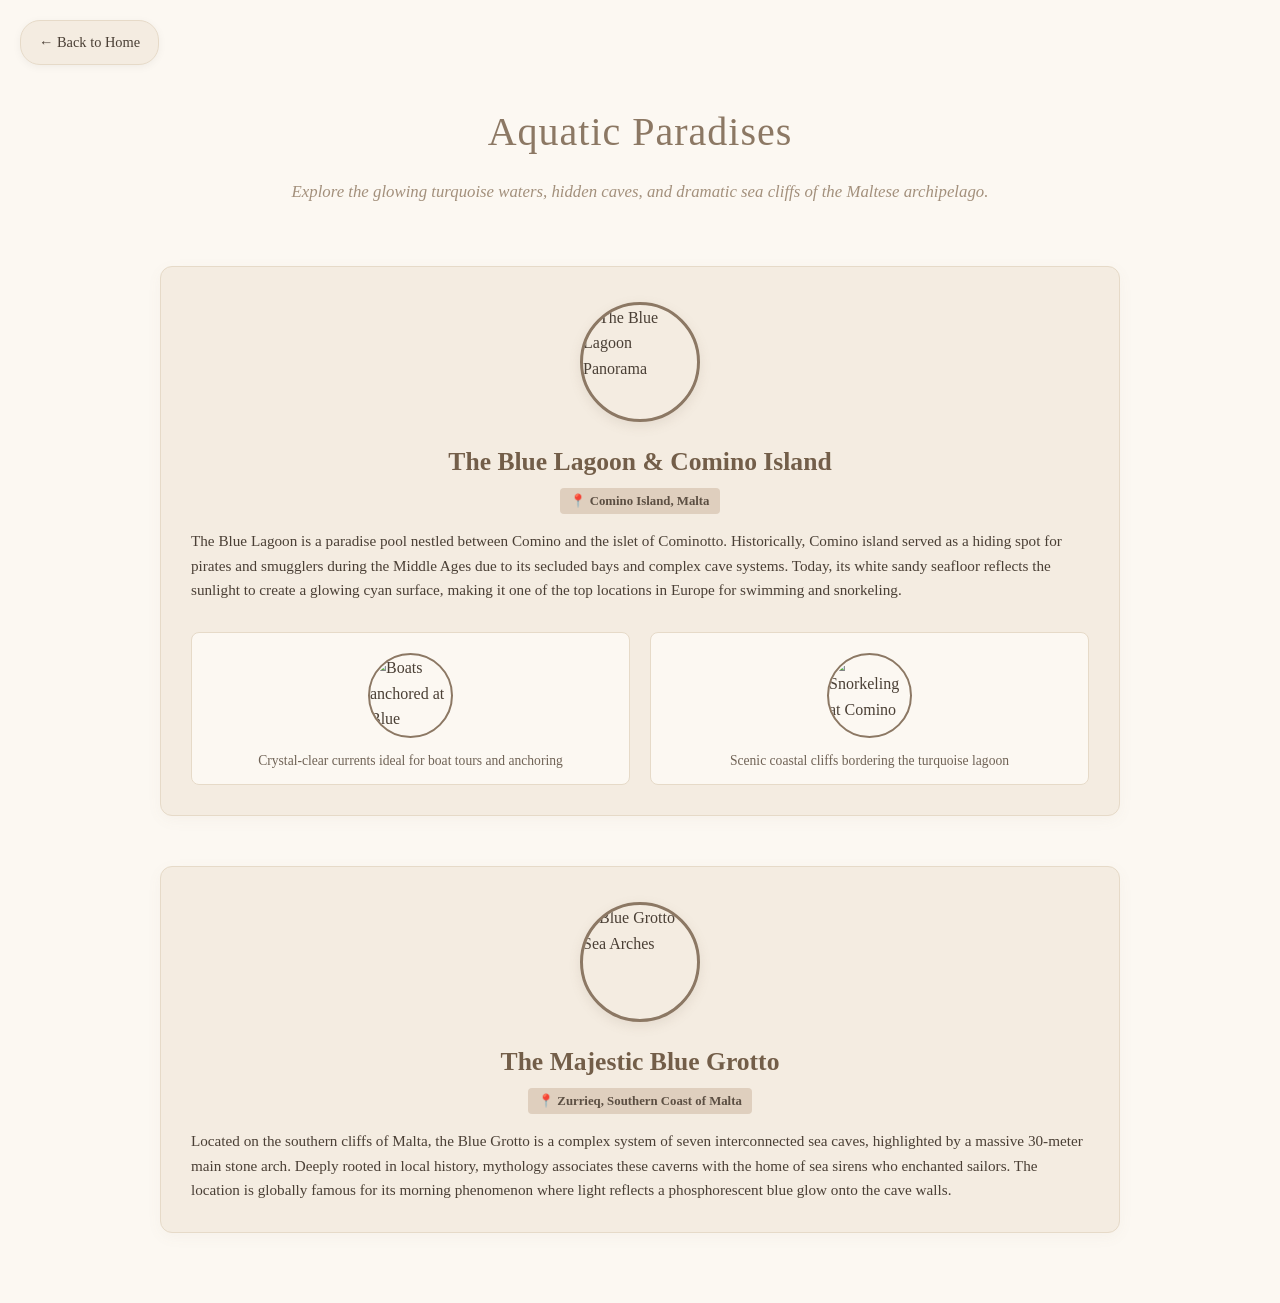
==== bluelagoon.html @ e448f414 "bluelagoon.html" ====
<!DOCTYPE html>
<html lang="en">
<head>
    <meta charset="UTF-8">
    <meta name="viewport" content="width=device-width, initial-scale=1.0">
    <title>Blue Lagoon & Blue Grotto - Malta</title>
    <style>
        /* ==========================================
           RESET EXCLUSIVO E TOTAL CONTRA CONFLITOS
           ========================================== */
        * {
            margin: 0;
            padding: 0;
            box-sizing: border-box;
            font-family: 'Segoe UI', Georgia, serif;
        }

        body {
            background-color: #fcf8f2;
            color: #4a3f35;
            line-height: 1.6;
        }

        /* Botão Voltar Fixo */
        .back-btn {
            position: fixed;
            top: 20px;
            left: 20px;
            background-color: #f4ece1;
            border: 1px solid #e6dac8;
            color: #4a3f35;
            text-decoration: none;
            padding: 10px 18px;
            border-radius: 20px;
            font-size: 0.9rem;
            box-shadow: 0 2px 8px rgba(0,0,0,0.05);
            z-index: 10;
            transition: all 0.2s ease;
        }

        .back-btn:hover {
            background-color: #ebe0cf;
            transform: translateX(-3px);
        }

        /* Cabeçalho */
        .header-section {
            text-align: center;
            padding: 100px 20px 40px 20px;
            max-width: 800px;
            margin: 0 auto;
        }

        .header-section h1 {
            font-size: 2.5rem;
            color: #8c7864;
            font-weight: 400;
            letter-spacing: 1px;
            margin-bottom: 15px;
        }

        .header-section p {
            font-size: 1.05rem;
            color: #a3907c;
            font-style: italic;
        }

        /* Container do Conteúdo */
        .main-container {
            max-width: 1000px;
            margin: 0 auto;
            padding: 20px;
        }

        .info-card {
            background-color: #f4ece1;
            border: 1px solid #e6dac8;
            border-radius: 12px;
            overflow: hidden;
            margin-bottom: 50px;
            box-shadow: 0 4px 15px rgba(140, 120, 100, 0.05);
            display: flex;
            flex-direction: column;
        }

        /* ==========================================
           ESTILO DAS BOLINHAS (CIRCULARES E MENORES)
           ========================================== */
        
        /* Centraliza perfeitamente a bolinha principal */
        .lagoon-image-wrapper, .solo-image-wrapper {
            width: 100% !important;
            height: auto !important;
            display: flex !important;
            justify-content: center !important;
            align-items: center !important;
            padding-top: 35px !important; /* Espaço para a foto respirar no topo */
            background-color: transparent !important;
        }

        /* Moldura de Círculo Perfeito para Imagens Principais */
        .lagoon-image-wrapper img, .solo-image-wrapper img {
            width: 120px !important;   /* Tamanho menor, sutil e harmônico */
            height: 120px !important;  /* Mesma proporção para não amassar a foto */
            border-radius: 50% !important; /* FORÇA O FORMATO REDONDO */
            object-fit: cover !important;  /* Corta centralizado dentro do círculo */
            border: 3px solid #8c7864 !important; /* Borda fina cor de Malta */
            box-shadow: 0 4px 12px rgba(140, 120, 100, 0.15) !important;
            display: block !important;
        }

        .card-padding {
            padding: 20px 30px 30px 30px;
        }

        .info-card h2 {
            font-size: 1.6rem;
            color: #735e49;
            margin-bottom: 5px;
            text-align: center; /* Títulos centralizados combinam com as bolinhas */
        }

        .location-tag {
            display: block;
            width: max-content;
            margin: 5px auto 15px auto; /* Centraliza o selo do local */
            background-color: #dfcfbe;
            color: #5c4f43;
            padding: 3px 10px;
            border-radius: 4px;
            font-size: 0.8rem;
            font-weight: bold;
        }

        .card-text {
            font-size: 0.95rem;
            color: #4a3f35;
            text-align: left;
            line-height: 1.6;
        }

        /* ==========================================
           GALERIA INFERIOR (MINI BOLINHAS)
           ========================================== */
        .image-gallery {
            display: grid;
            grid-template-columns: repeat(auto-fit, minmax(240px, 1fr));
            gap: 20px;
            padding: 0 30px 30px 30px;
        }

        .gallery-item {
            background: #fcf8f2;
            border: 1px solid #e6dac8;
            border-radius: 8px;
            overflow: hidden;
            display: flex;
            flex-direction: column;
            align-items: center; /* Centraliza os itens na vertical */
            padding-top: 20px;
        }

        /* Transforma as fotos menores em bolinhas correspondentes */
        .gallery-item img {
            width: 85px !important;
            height: 85px !important;
            border-radius: 50% !important; /* Mini bolinha */
            border: 2px solid #8c7864 !important;
            object-fit: cover !important;
            display: block !important;
        }

        .item-caption {
            padding: 12px;
            font-size: 0.85rem;
            color: #706356;
            text-align: center;
            background-color: transparent;
            word-wrap: break-word;
        }
    </style>
</head>
<body>

    <!-- Botão de retorno apontando para a sua nova index.html -->
    <a href="index.html" class="back-btn">← Back to Home</a>

    <header class="header-section">
        <h1>Aquatic Paradises</h1>
        <p>Explore the glowing turquoise waters, hidden caves, and dramatic sea cliffs of the Maltese archipelago.</p>
    </header>

    <main class="main-container">

        <!-- SEÇÃO 1: BLUE LAGOON -->
        <section class="info-card">
            <div class="lagoon-image-wrapper">
                <img src="bluelagoon2.png" alt="The Blue Lagoon Panorama">
            </div>
            <div class="card-padding">
                <h2>The Blue Lagoon & Comino Island</h2>
                <div class="location-tag">📍 Comino Island, Malta</div>
                <p class="card-text">
                    The Blue Lagoon is a paradise pool nestled between Comino and the islet of Cominotto. Historically, Comino island served as a hiding spot for pirates and smugglers during the Middle Ages due to its secluded bays and complex cave systems. Today, its white sandy seafloor reflects the sunlight to create a glowing cyan surface, making it one of the top locations in Europe for swimming and snorkeling.
                </p>
            </div>

            <!-- Galeria com bluelagoon3.png e bluelagoon4.jpg -->
            <div class="image-gallery">
                <div class="gallery-item">
                    <img src="bluelagoon3.png" alt="Boats anchored at Blue Lagoon">
                    <div class="item-caption">Crystal-clear currents ideal for boat tours and anchoring</div>
                </div>
                <div class="gallery-item">
                    <img src="bluelagoon4.jpg" alt="Snorkeling at Comino">
                    <div class="item-caption">Scenic coastal cliffs bordering the turquoise lagoon</div>
                </div>
            </div>
        </section>

        <!-- SEÇÃO 2: BLUE GROTTO -->
        <section class="info-card">
            <div class="solo-image-wrapper">
                <img src="maltathebluegrotto.jpg" alt="Blue Grotto Sea Arches">
            </div>
            <div class="card-padding">
                <h2>The Majestic Blue Grotto</h2>
                <div class="location-tag">📍 Zurrieq, Southern Coast of Malta</div>
                <p class="card-text">
                    Located on the southern cliffs of Malta, the Blue Grotto is a complex system of seven interconnected sea caves, highlighted by a massive 30-meter main stone arch. Deeply rooted in local history, mythology associates these caverns with the home of sea sirens who enchanted sailors. The location is globally famous for its morning phenomenon where light reflects a phosphorescent blue glow onto the cave walls.
                </p>
            </div>
        </section>

    </main>

</body>
</html>
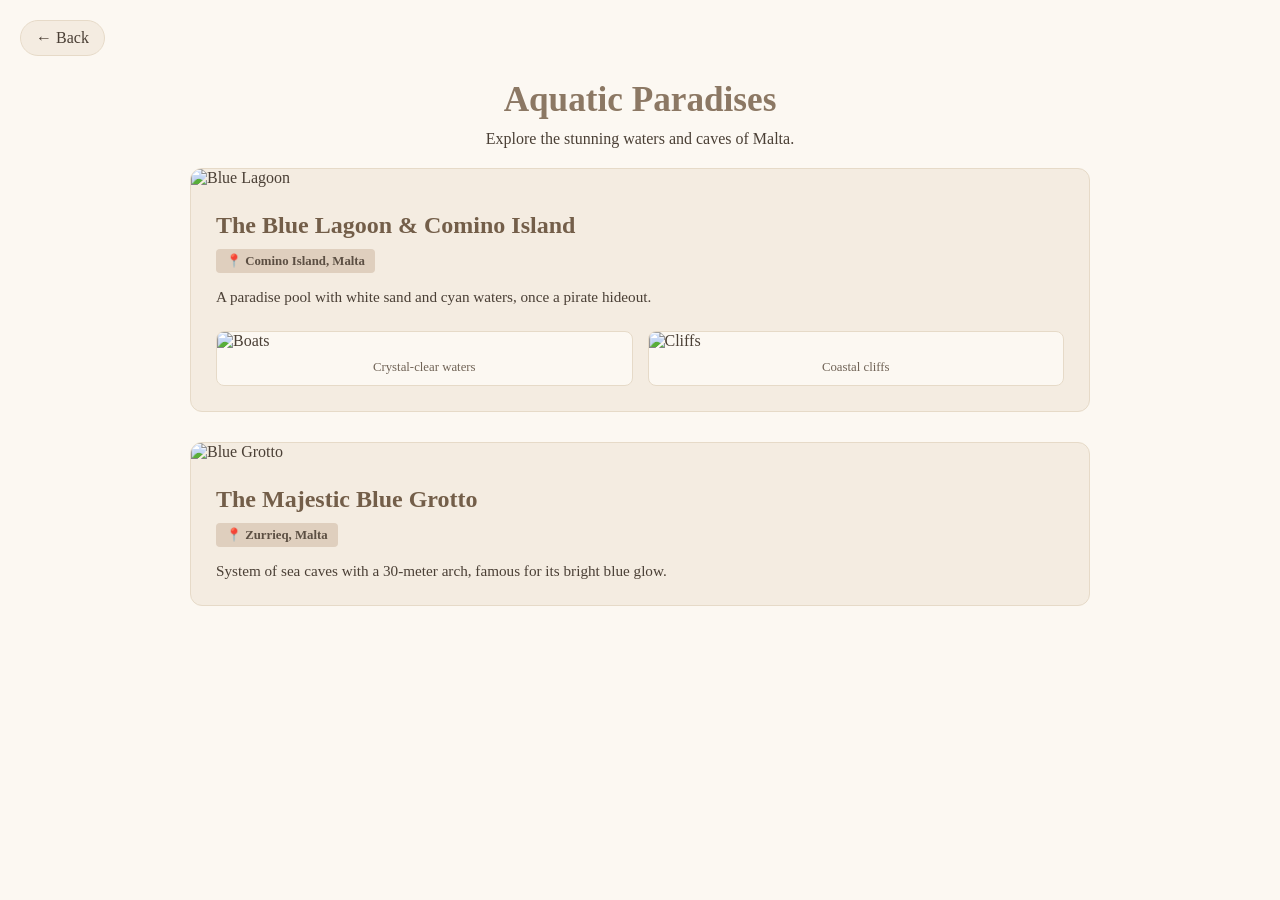
==== commit c64394ca: "bluelagoon.html" ====
--- a/bluelagoon.html
+++ b/bluelagoon.html
@@ -5,235 +5,55 @@
     <meta name="viewport" content="width=device-width, initial-scale=1.0">
     <title>Blue Lagoon & Blue Grotto - Malta</title>
     <style>
-        /* ==========================================
-           RESET EXCLUSIVO E TOTAL CONTRA CONFLITOS
-           ========================================== */
-        * {
-            margin: 0;
-            padding: 0;
-            box-sizing: border-box;
-            font-family: 'Segoe UI', Georgia, serif;
-        }
-
-        body {
-            background-color: #fcf8f2;
-            color: #4a3f35;
-            line-height: 1.6;
-        }
-
-        /* Botão Voltar Fixo */
-        .back-btn {
-            position: fixed;
-            top: 20px;
-            left: 20px;
-            background-color: #f4ece1;
-            border: 1px solid #e6dac8;
-            color: #4a3f35;
-            text-decoration: none;
-            padding: 10px 18px;
-            border-radius: 20px;
-            font-size: 0.9rem;
-            box-shadow: 0 2px 8px rgba(0,0,0,0.05);
-            z-index: 10;
-            transition: all 0.2s ease;
-        }
-
-        .back-btn:hover {
-            background-color: #ebe0cf;
-            transform: translateX(-3px);
-        }
-
-        /* Cabeçalho */
-        .header-section {
-            text-align: center;
-            padding: 100px 20px 40px 20px;
-            max-width: 800px;
-            margin: 0 auto;
-        }
-
-        .header-section h1 {
-            font-size: 2.5rem;
-            color: #8c7864;
-            font-weight: 400;
-            letter-spacing: 1px;
-            margin-bottom: 15px;
-        }
-
-        .header-section p {
-            font-size: 1.05rem;
-            color: #a3907c;
-            font-style: italic;
-        }
-
-        /* Container do Conteúdo */
-        .main-container {
-            max-width: 1000px;
-            margin: 0 auto;
-            padding: 20px;
-        }
-
-        .info-card {
-            background-color: #f4ece1;
-            border: 1px solid #e6dac8;
-            border-radius: 12px;
-            overflow: hidden;
-            margin-bottom: 50px;
-            box-shadow: 0 4px 15px rgba(140, 120, 100, 0.05);
-            display: flex;
-            flex-direction: column;
-        }
-
-        /* ==========================================
-           ESTILO DAS BOLINHAS (CIRCULARES E MENORES)
-           ========================================== */
-        
-        /* Centraliza perfeitamente a bolinha principal */
-        .lagoon-image-wrapper, .solo-image-wrapper {
-            width: 100% !important;
-            height: auto !important;
-            display: flex !important;
-            justify-content: center !important;
-            align-items: center !important;
-            padding-top: 35px !important; /* Espaço para a foto respirar no topo */
-            background-color: transparent !important;
-        }
-
-        /* Moldura de Círculo Perfeito para Imagens Principais */
-        .lagoon-image-wrapper img, .solo-image-wrapper img {
-            width: 120px !important;   /* Tamanho menor, sutil e harmônico */
-            height: 120px !important;  /* Mesma proporção para não amassar a foto */
-            border-radius: 50% !important; /* FORÇA O FORMATO REDONDO */
-            object-fit: cover !important;  /* Corta centralizado dentro do círculo */
-            border: 3px solid #8c7864 !important; /* Borda fina cor de Malta */
-            box-shadow: 0 4px 12px rgba(140, 120, 100, 0.15) !important;
-            display: block !important;
-        }
-
-        .card-padding {
-            padding: 20px 30px 30px 30px;
-        }
-
-        .info-card h2 {
-            font-size: 1.6rem;
-            color: #735e49;
-            margin-bottom: 5px;
-            text-align: center; /* Títulos centralizados combinam com as bolinhas */
-        }
-
-        .location-tag {
-            display: block;
-            width: max-content;
-            margin: 5px auto 15px auto; /* Centraliza o selo do local */
-            background-color: #dfcfbe;
-            color: #5c4f43;
-            padding: 3px 10px;
-            border-radius: 4px;
-            font-size: 0.8rem;
-            font-weight: bold;
-        }
-
-        .card-text {
-            font-size: 0.95rem;
-            color: #4a3f35;
-            text-align: left;
-            line-height: 1.6;
-        }
-
-        /* ==========================================
-           GALERIA INFERIOR (MINI BOLINHAS)
-           ========================================== */
-        .image-gallery {
-            display: grid;
-            grid-template-columns: repeat(auto-fit, minmax(240px, 1fr));
-            gap: 20px;
-            padding: 0 30px 30px 30px;
-        }
-
-        .gallery-item {
-            background: #fcf8f2;
-            border: 1px solid #e6dac8;
-            border-radius: 8px;
-            overflow: hidden;
-            display: flex;
-            flex-direction: column;
-            align-items: center; /* Centraliza os itens na vertical */
-            padding-top: 20px;
-        }
-
-        /* Transforma as fotos menores em bolinhas correspondentes */
-        .gallery-item img {
-            width: 85px !important;
-            height: 85px !important;
-            border-radius: 50% !important; /* Mini bolinha */
-            border: 2px solid #8c7864 !important;
-            object-fit: cover !important;
-            display: block !important;
-        }
-
-        .item-caption {
-            padding: 12px;
-            font-size: 0.85rem;
-            color: #706356;
-            text-align: center;
-            background-color: transparent;
-            word-wrap: break-word;
-        }
+        /* === ESTILOS BLINDADOS (ANTI-CONFLITOS) === */
+        * { margin: 0 !important; padding: 0 !important; box-sizing: border-box !important; }
+        body { background-color: #fcf8f2 !important; color: #4a3f35 !important; font-family: 'Segoe UI', serif !important; padding: 20px !important; }
+        .back-btn { position: fixed !important; top: 20px !important; left: 20px !important; background: #f4ece1 !important; border: 1px solid #e6dac8 !important; color: #4a3f35 !important; text-decoration: none !important; padding: 8px 15px !important; border-radius: 20px !important; z-index: 9999 !important; }
+        .header-section { text-align: center !important; padding: 60px 10px 20px 10px !important; max-width: 800px !important; margin: 0 auto !important; }
+        .header-section h1 { color: #8c7864 !important; font-size: 2.2rem !important; margin-bottom: 10px !important; }
+        .main-container { max-width: 900px !important; margin: 0 auto !important; }
+        .info-card { background-color: #f4ece1 !important; border: 1px solid #e6dac8 !important; border-radius: 12px !important; overflow: hidden !important; margin-bottom: 30px !important; }
+        .img-container { width: 100% !important; max-height: 400px !important; overflow: hidden !important; }
+        .img-container img { width: 100% !important; height: auto !important; object-fit: cover !important; }
+        .card-padding { padding: 25px !important; }
+        .info-card h2 { color: #735e49 !important; margin-bottom: 10px !important; }
+        .location-tag { background-color: #dfcfbe !important; color: #5c4f43 !important; padding: 4px 10px !important; border-radius: 4px !important; font-size: 0.8rem !important; font-weight: bold !important; display: inline-block !important; margin-bottom: 15px !important; }
+        .card-text { font-size: 0.95rem !important; color: #4a3f35 !important; }
+        .image-gallery { display: grid !important; grid-template-columns: repeat(auto-fit, minmax(250px, 1fr)) !important; gap: 15px !important; padding: 0 25px 25px 25px !important; }
+        .gallery-item { background: #fcf8f2 !important; border: 1px solid #e6dac8 !important; border-radius: 8px !important; overflow: hidden !important; }
+        .gallery-item img { width: 100% !important; height: 180px !important; object-fit: cover !important; }
+        .item-caption { padding: 10px !important; font-size: 0.8rem !important; color: #706356 !important; text-align: center !important; }
     </style>
 </head>
 <body>
-
-    <!-- Botão de retorno apontando para a sua nova index.html -->
-    <a href="index.html" class="back-btn">← Back to Home</a>
-
+    <a href="index.html" class="back-btn">← Back</a>
     <header class="header-section">
         <h1>Aquatic Paradises</h1>
-        <p>Explore the glowing turquoise waters, hidden caves, and dramatic sea cliffs of the Maltese archipelago.</p>
+        <p>Explore the stunning waters and caves of Malta.</p>
     </header>
-
     <main class="main-container">
-
-        <!-- SEÇÃO 1: BLUE LAGOON -->
+        <!-- Blue Lagoon -->
         <section class="info-card">
-            <div class="lagoon-image-wrapper">
-                <img src="bluelagoon2.png" alt="The Blue Lagoon Panorama">
-            </div>
+            <div class="img-container"><img src="bluelagoon2.png" alt="Blue Lagoon"></div>
             <div class="card-padding">
                 <h2>The Blue Lagoon & Comino Island</h2>
                 <div class="location-tag">📍 Comino Island, Malta</div>
-                <p class="card-text">
-                    The Blue Lagoon is a paradise pool nestled between Comino and the islet of Cominotto. Historically, Comino island served as a hiding spot for pirates and smugglers during the Middle Ages due to its secluded bays and complex cave systems. Today, its white sandy seafloor reflects the sunlight to create a glowing cyan surface, making it one of the top locations in Europe for swimming and snorkeling.
-                </p>
+                <p class="card-text">A paradise pool with white sand and cyan waters, once a pirate hideout.</p>
             </div>
-
-            <!-- Galeria com bluelagoon3.png e bluelagoon4.jpg -->
             <div class="image-gallery">
-                <div class="gallery-item">
-                    <img src="bluelagoon3.png" alt="Boats anchored at Blue Lagoon">
-                    <div class="item-caption">Crystal-clear currents ideal for boat tours and anchoring</div>
-                </div>
-                <div class="gallery-item">
-                    <img src="bluelagoon4.jpg" alt="Snorkeling at Comino">
-                    <div class="item-caption">Scenic coastal cliffs bordering the turquoise lagoon</div>
-                </div>
+                <div class="gallery-item"><img src="bluelagoon3.png" alt="Boats"><div class="item-caption">Crystal-clear waters</div></div>
+                <div class="gallery-item"><img src="bluelagoon4.jpg" alt="Cliffs"><div class="item-caption">Coastal cliffs</div></div>
             </div>
         </section>
-
-        <!-- SEÇÃO 2: BLUE GROTTO -->
+        <!-- Blue Grotto -->
         <section class="info-card">
-            <div class="solo-image-wrapper">
-                <img src="maltathebluegrotto.jpg" alt="Blue Grotto Sea Arches">
-            </div>
+            <div class="img-container"><img src="maltathebluegrotto.jpg" alt="Blue Grotto"></div>
             <div class="card-padding">
                 <h2>The Majestic Blue Grotto</h2>
-                <div class="location-tag">📍 Zurrieq, Southern Coast of Malta</div>
-                <p class="card-text">
-                    Located on the southern cliffs of Malta, the Blue Grotto is a complex system of seven interconnected sea caves, highlighted by a massive 30-meter main stone arch. Deeply rooted in local history, mythology associates these caverns with the home of sea sirens who enchanted sailors. The location is globally famous for its morning phenomenon where light reflects a phosphorescent blue glow onto the cave walls.
-                </p>
+                <div class="location-tag">📍 Zurrieq, Malta</div>
+                <p class="card-text">System of sea caves with a 30-meter arch, famous for its bright blue glow.</p>
             </div>
         </section>
-
     </main>
-
 </body>
 </html>
-
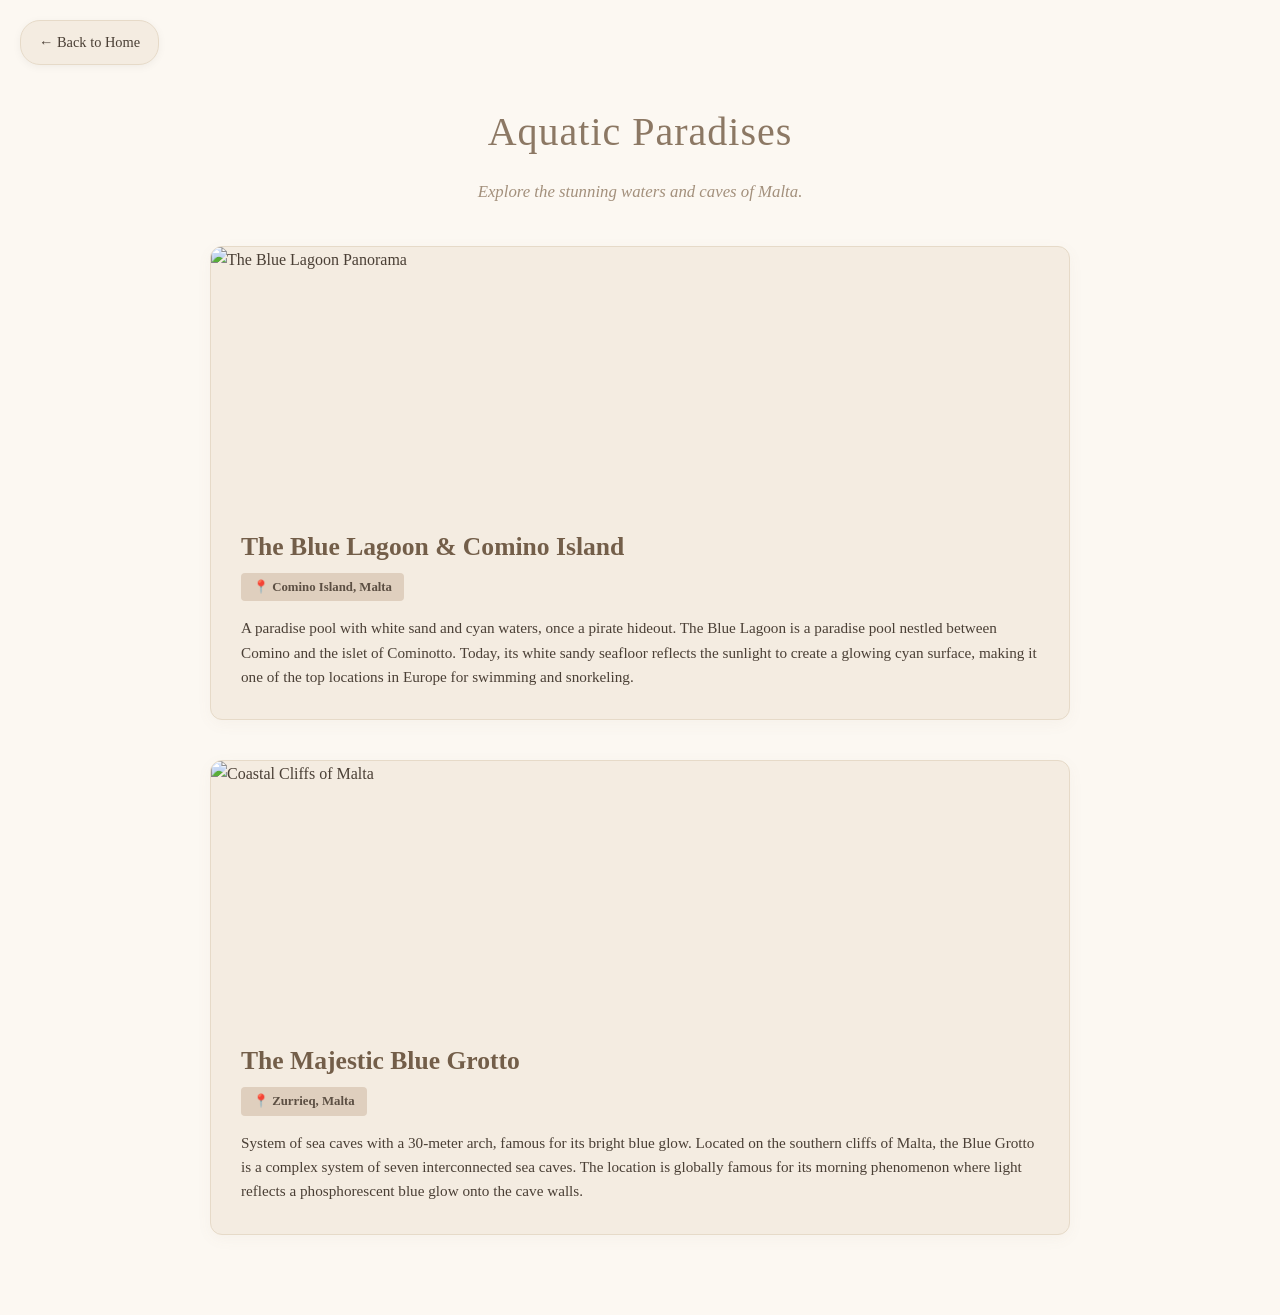
==== commit fab77d49: "bluelagoon.html" ====
--- a/bluelagoon.html
+++ b/bluelagoon.html
@@ -5,55 +5,165 @@
     <meta name="viewport" content="width=device-width, initial-scale=1.0">
     <title>Blue Lagoon & Blue Grotto - Malta</title>
     <style>
-        /* === ESTILOS BLINDADOS (ANTI-CONFLITOS) === */
-        * { margin: 0 !important; padding: 0 !important; box-sizing: border-box !important; }
-        body { background-color: #fcf8f2 !important; color: #4a3f35 !important; font-family: 'Segoe UI', serif !important; padding: 20px !important; }
-        .back-btn { position: fixed !important; top: 20px !important; left: 20px !important; background: #f4ece1 !important; border: 1px solid #e6dac8 !important; color: #4a3f35 !important; text-decoration: none !important; padding: 8px 15px !important; border-radius: 20px !important; z-index: 9999 !important; }
-        .header-section { text-align: center !important; padding: 60px 10px 20px 10px !important; max-width: 800px !important; margin: 0 auto !important; }
-        .header-section h1 { color: #8c7864 !important; font-size: 2.2rem !important; margin-bottom: 10px !important; }
-        .main-container { max-width: 900px !important; margin: 0 auto !important; }
-        .info-card { background-color: #f4ece1 !important; border: 1px solid #e6dac8 !important; border-radius: 12px !important; overflow: hidden !important; margin-bottom: 30px !important; }
-        .img-container { width: 100% !important; max-height: 400px !important; overflow: hidden !important; }
-        .img-container img { width: 100% !important; height: auto !important; object-fit: cover !important; }
-        .card-padding { padding: 25px !important; }
-        .info-card h2 { color: #735e49 !important; margin-bottom: 10px !important; }
-        .location-tag { background-color: #dfcfbe !important; color: #5c4f43 !important; padding: 4px 10px !important; border-radius: 4px !important; font-size: 0.8rem !important; font-weight: bold !important; display: inline-block !important; margin-bottom: 15px !important; }
-        .card-text { font-size: 0.95rem !important; color: #4a3f35 !important; }
-        .image-gallery { display: grid !important; grid-template-columns: repeat(auto-fit, minmax(250px, 1fr)) !important; gap: 15px !important; padding: 0 25px 25px 25px !important; }
-        .gallery-item { background: #fcf8f2 !important; border: 1px solid #e6dac8 !important; border-radius: 8px !important; overflow: hidden !important; }
-        .gallery-item img { width: 100% !important; height: 180px !important; object-fit: cover !important; }
-        .item-caption { padding: 10px !important; font-size: 0.8rem !important; color: #706356 !important; text-align: center !important; }
+        /* === ESTILOS BLINDADOS COMPLETOS (ANTI-CONFLITOS) === */
+        * { 
+            margin: 0 !important; 
+            padding: 0 !important; 
+            box-sizing: border-box !important; 
+        }
+        
+        body { 
+            background-color: #fcf8f2 !important; 
+            color: #4a3f35 !important; 
+            font-family: 'Segoe UI', Georgia, serif !important; 
+            line-height: 1.6 !important;
+        }
+        
+        /* Botão Voltar Fixo */
+        .back-btn { 
+            position: fixed !important; 
+            top: 20px !important; 
+            left: 20px !important; 
+            background: #f4ece1 !important; 
+            border: 1px solid #e6dac8 !important; 
+            color: #4a3f35 !important; 
+            text-decoration: none !important; 
+            padding: 10px 18px !important; 
+            border-radius: 20px !important; 
+            font-size: 0.9rem !important;
+            box-shadow: 0 2px 8px rgba(0,0,0,0.05) !important;
+            z-index: 9999 !important; 
+        }
+        
+        .back-btn:hover { 
+            background-color: #ebe0cf !important;
+            transform: translateX(-3px) !important;
+        }
+        
+        /* Cabeçalho */
+        .header-section { 
+            text-align: center !important; 
+            padding: 100px 20px 40px 20px !important; 
+            max-width: 800px !important; 
+            margin: 0 auto !important; 
+        }
+        
+        .header-section h1 { 
+            color: #8c7864 !important; 
+            font-size: 2.5rem !important; 
+            font-weight: 400 !important;
+            letter-spacing: 1px !important;
+            margin-bottom: 15px !important; 
+        }
+
+        .header-section p {
+            font-size: 1.05rem !important;
+            color: #a3907c !important;
+            font-style: italic !important;
+        }
+        
+        /* Container Principal */
+        .main-container { 
+            max-width: 900px !important; 
+            margin: 0 auto !important; 
+            padding: 0 20px 40px 20px !important;
+        }
+        
+        /* Estrutura dos Cards */
+        .info-card { 
+            background-color: #f4ece1 !important; 
+            border: 1px solid #e6dac8 !important; 
+            border-radius: 12px !important; 
+            overflow: hidden !important; 
+            margin-bottom: 40px !important;
+            box-shadow: 0 4px 15px rgba(140, 120, 100, 0.05) !important; 
+        }
+        
+        /* Box de Imagem Estilo Banner Retangular (Fim das Bolinhas) */
+        .banner-container { 
+            width: 100% !important; 
+            height: 250px !important; /* Altura menor e muito harmônica */
+            overflow: hidden !important; 
+        }
+        
+        .banner-container img { 
+            width: 100% !important; 
+            height: 100% !important; 
+            border-radius: 0px !important; /* Garante formato retangular limpo */
+            object-fit: cover !important; 
+            display: block !important;
+        }
+        
+        /* Bloco de Informações */
+        .card-padding { 
+            padding: 30px !important; 
+        }
+        
+        .info-card h2 { 
+            color: #735e49 !important; 
+            font-size: 1.6rem !important;
+            margin-bottom: 5px !important; 
+        }
+        
+        .location-tag { 
+            background-color: #dfcfbe !important; 
+            color: #5c4f43 !important; 
+            padding: 4px 12px !important; 
+            border-radius: 4px !important; 
+            font-size: 0.8rem !important; 
+            font-weight: bold !important; 
+            display: inline-block !important; 
+            margin-bottom: 15px !important; 
+        }
+        
+        .card-text { 
+            font-size: 0.95rem !important; 
+            color: #4a3f35 !important; 
+            text-align: left !important;
+        }
     </style>
 </head>
 <body>
-    <a href="index.html" class="back-btn">← Back</a>
+
+    <!-- Botão de Voltar para a página inicial -->
+    <a href="index.html" class="back-btn">← Back to Home</a>
+
     <header class="header-section">
         <h1>Aquatic Paradises</h1>
         <p>Explore the stunning waters and caves of Malta.</p>
     </header>
+
     <main class="main-container">
-        <!-- Blue Lagoon -->
-        <section class="info-card">
-            <div class="img-container"><img src="bluelagoon2.png" alt="Blue Lagoon"></div>
+        
+        <!-- SEÇÃO 1: BLUE LAGOON -->
+        <article class="info-card">
+            <div class="banner-container">
+                <img src="bluelagoon2.png" alt="The Blue Lagoon Panorama">
+            </div>
             <div class="card-padding">
                 <h2>The Blue Lagoon & Comino Island</h2>
                 <div class="location-tag">📍 Comino Island, Malta</div>
-                <p class="card-text">A paradise pool with white sand and cyan waters, once a pirate hideout.</p>
+                <p class="card-text">
+                    A paradise pool with white sand and cyan waters, once a pirate hideout. The Blue Lagoon is a paradise pool nestled between Comino and the islet of Cominotto. Today, its white sandy seafloor reflects the sunlight to create a glowing cyan surface, making it one of the top locations in Europe for swimming and snorkeling.
+                </p>
             </div>
-            <div class="image-gallery">
-                <div class="gallery-item"><img src="bluelagoon3.png" alt="Boats"><div class="item-caption">Crystal-clear waters</div></div>
-                <div class="gallery-item"><img src="bluelagoon4.jpg" alt="Cliffs"><div class="item-caption">Coastal cliffs</div></div>
+        </article>
+
+        <!-- SEÇÃO 2: BLUE GROTTO -->
+        <article class="info-card">
+            <div class="banner-container">
+                <img src="bluelagoon4.jpg" alt="Coastal Cliffs of Malta">
             </div>
-        </section>
-        <!-- Blue Grotto -->
-        <section class="info-card">
-            <div class="img-container"><img src="maltathebluegrotto.jpg" alt="Blue Grotto"></div>
             <div class="card-padding">
                 <h2>The Majestic Blue Grotto</h2>
                 <div class="location-tag">📍 Zurrieq, Malta</div>
-                <p class="card-text">System of sea caves with a 30-meter arch, famous for its bright blue glow.</p>
+                <p class="card-text">
+                    System of sea caves with a 30-meter arch, famous for its bright blue glow. Located on the southern cliffs of Malta, the Blue Grotto is a complex system of seven interconnected sea caves. The location is globally famous for its morning phenomenon where light reflects a phosphorescent blue glow onto the cave walls.
+                </p>
             </div>
-        </section>
+        </article>
+
     </main>
+
 </body>
 </html>
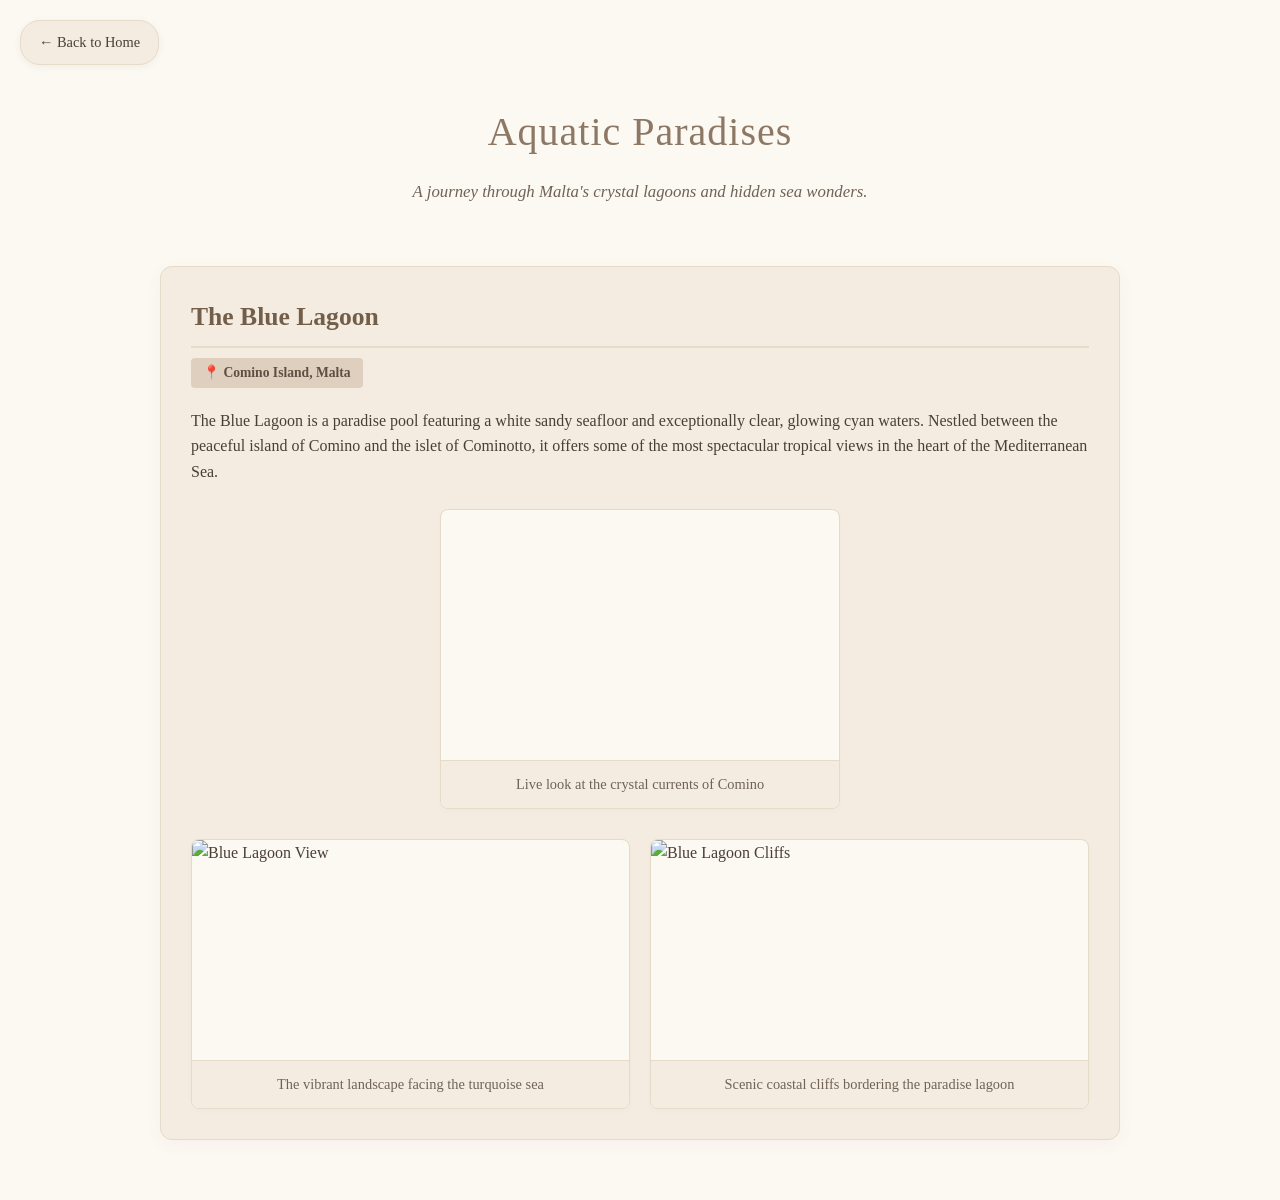
==== commit 9fee476b: "bluelagoon.html" ====
--- a/bluelagoon.html
+++ b/bluelagoon.html
@@ -5,163 +5,224 @@
     <meta name="viewport" content="width=device-width, initial-scale=1.0">
     <title>Blue Lagoon & Blue Grotto - Malta</title>
     <style>
-        /* === ESTILOS BLINDADOS COMPLETOS (ANTI-CONFLITOS) === */
-        * { 
-            margin: 0 !important; 
-            padding: 0 !important; 
-            box-sizing: border-box !important; 
-        }
-        
-        body { 
-            background-color: #fcf8f2 !important; 
-            color: #4a3f35 !important; 
-            font-family: 'Segoe UI', Georgia, serif !important; 
+        /* ==========================================
+           Configurações Gerais (Padrão Gastronomia)
+           ========================================== */
+        * {
+            margin: 0 !important;
+            padding: 0 !important;
+            box-sizing: border-box !important;
+            font-family: 'Segoe UI', Georgia, serif !important;
+        }
+
+        body {
+            background-color: #fcf8f2 !important; /* Creme suave */
+            color: #4a3f35 !important; /* Marrom escuro */
             line-height: 1.6 !important;
         }
-        
-        /* Botão Voltar Fixo */
-        .back-btn { 
-            position: fixed !important; 
-            top: 20px !important; 
-            left: 20px !important; 
-            background: #f4ece1 !important; 
-            border: 1px solid #e6dac8 !important; 
-            color: #4a3f35 !important; 
-            text-decoration: none !important; 
-            padding: 10px 18px !important; 
-            border-radius: 20px !important; 
+
+        /* Botão Voltar Fixo e Discreto */
+        .back-btn {
+            position: fixed !important;
+            top: 20px !important;
+            left: 20px !important;
+            background-color: #f4ece1 !important;
+            border: 1px solid #e6dac8 !important;
+            color: #4a3f35 !important;
+            text-decoration: none !important;
+            padding: 10px 18px !important;
+            border-radius: 20px !important;
             font-size: 0.9rem !important;
             box-shadow: 0 2px 8px rgba(0,0,0,0.05) !important;
-            z-index: 9999 !important; 
-        }
-        
-        .back-btn:hover { 
+            z-index: 9999 !important;
+            transition: all 0.2s ease !important;
+        }
+
+        .back-btn:hover {
             background-color: #ebe0cf !important;
             transform: translateX(-3px) !important;
         }
-        
+
         /* Cabeçalho */
-        .header-section { 
-            text-align: center !important; 
-            padding: 100px 20px 40px 20px !important; 
-            max-width: 800px !important; 
-            margin: 0 auto !important; 
-        }
-        
-        .header-section h1 { 
-            color: #8c7864 !important; 
-            font-size: 2.5rem !important; 
+        .header-section {
+            text-align: center !important;
+            padding: 100px 20px 40px 20px !important;
+            max-width: 800px !important;
+            margin: 0 auto !important;
+        }
+
+        .header-section h1 {
+            font-size: 2.5rem !important;
+            color: #8c7864 !important;
             font-weight: 400 !important;
             letter-spacing: 1px !important;
-            margin-bottom: 15px !important; 
+            margin-bottom: 15px !important;
         }
 
         .header-section p {
             font-size: 1.05rem !important;
-            color: #a3907c !important;
+            color: #706356 !important;
             font-style: italic !important;
         }
-        
+
         /* Container Principal */
-        .main-container { 
-            max-width: 900px !important; 
-            margin: 0 auto !important; 
-            padding: 0 20px 40px 20px !important;
-        }
-        
-        /* Estrutura dos Cards */
-        .info-card { 
-            background-color: #f4ece1 !important; 
-            border: 1px solid #e6dac8 !important; 
-            border-radius: 12px !important; 
-            overflow: hidden !important; 
+        .main-container {
+            max-width: 1000px !important;
+            margin: 0 auto !important;
+            padding: 20px !important;
+        }
+
+        /* Blocos de Conteúdo Estilo Gastronomia */
+        .showcase-block {
+            background-color: #f4ece1 !important; /* Bege calcário */
+            border: 1px solid #e6dac8 !important;
+            border-radius: 12px !important;
+            padding: 30px !important;
             margin-bottom: 40px !important;
-            box-shadow: 0 4px 15px rgba(140, 120, 100, 0.05) !important; 
-        }
-        
-        /* Box de Imagem Estilo Banner Retangular (Fim das Bolinhas) */
-        .banner-container { 
-            width: 100% !important; 
-            height: 250px !important; /* Altura menor e muito harmônica */
-            overflow: hidden !important; 
-        }
-        
-        .banner-container img { 
-            width: 100% !important; 
-            height: 100% !important; 
-            border-radius: 0px !important; /* Garante formato retangular limpo */
-            object-fit: cover !important; 
+            box-shadow: 0 4px 15px rgba(140, 120, 100, 0.05) !important;
+        }
+
+        .showcase-block h2 {
+            font-size: 1.6rem !important;
+            color: #735e49 !important;
+            margin-bottom: 10px !important;
+            border-bottom: 2px solid #e6dac8 !important;
+            padding-bottom: 8px !important;
+        }
+
+        .location-badge {
+            display: inline-block !important;
+            background-color: #dfcfbe !important;
+            color: #5c4f43 !important;
+            padding: 4px 12px !important;
+            border-radius: 4px !important;
+            font-size: 0.85rem !important;
+            font-weight: bold !important;
+            margin-bottom: 20px !important;
+        }
+
+        .block-text {
+            font-size: 1rem !important;
+            color: #4a3f35 !important;
+            margin-bottom: 25px !important;
+            text-align: left !important;
+        }
+
+        /* ==========================================
+           CONSERTO DO VÍDEO (NÃO FICA MAIS GIGANTE)
+           ========================================== */
+        .video-block-wrapper {
+            display: flex !important;
+            justify-content: center !important;
+            align-items: center !important;
+            width: 100% !important;
+            margin-bottom: 30px !important;
+        }
+
+        .video-card {
+            background: #fcf8f2 !important;
+            border: 1px solid #e6dac8 !important;
+            border-radius: 8px !important;
+            overflow: hidden !important;
+            max-width: 400px !important; /* Tamanho controlado e perfeito na tela */
+            width: 100% !important;
+            box-shadow: 0 2px 6px rgba(0,0,0,0.02) !important;
+        }
+
+        .video-card video {
+            width: 100% !important;
+            height: 250px !important; /* Altura controlada equivalente às fotos */
+            object-fit: cover !important; /* Corta proporcionalmente como no celular */
             display: block !important;
         }
-        
-        /* Bloco de Informações */
-        .card-padding { 
-            padding: 30px !important; 
-        }
-        
-        .info-card h2 { 
-            color: #735e49 !important; 
-            font-size: 1.6rem !important;
-            margin-bottom: 5px !important; 
-        }
-        
-        .location-tag { 
-            background-color: #dfcfbe !important; 
-            color: #5c4f43 !important; 
-            padding: 4px 12px !important; 
-            border-radius: 4px !important; 
-            font-size: 0.8rem !important; 
-            font-weight: bold !important; 
-            display: inline-block !important; 
-            margin-bottom: 15px !important; 
-        }
-        
-        .card-text { 
-            font-size: 0.95rem !important; 
-            color: #4a3f35 !important; 
-            text-align: left !important;
+
+        /* ==========================================
+           CÓPIA EXATA DA GALERIA DE GASTRONOMIA
+           ========================================== */
+        .image-grid {
+            display: grid !important;
+            grid-template-columns: repeat(auto-fit, minmax(280px, 1fr)) !important;
+            gap: 20px !important;
+        }
+
+        .image-card {
+            background: #fcf8f2 !important;
+            border: 1px solid #e6dac8 !important;
+            border-radius: 8px !important;
+            overflow: hidden !important;
+            box-shadow: 0 2px 6px rgba(0,0,0,0.02) !important;
+            display: flex !important;
+            flex-direction: column !important;
+        }
+
+        .image-card img {
+            width: 100% !important;
+            height: 220px !important; /* Altura exata da página de gastronomia */
+            object-fit: cover !important; /* Preenche o card sem distorcer e sem amassar */
+            border-radius: 0px !important; /* Remove as bolinhas definitivamente */
+            display: block !important;
+            transition: transform 0.3s ease !important;
+        }
+
+        .image-card:hover img {
+            transform: scale(1.03) !important;
+        }
+
+        .image-caption {
+            padding: 12px 15px !important;
+            font-size: 0.9rem !important;
+            color: #706356 !important;
+            text-align: center !important;
+            background-color: #f4ece1 !important;
+            border-top: 1px solid #e6dac8 !important;
+            width: 100% !important;
         }
     </style>
 </head>
 <body>
 
-    <!-- Botão de Voltar para a página inicial -->
+    <!-- Link de retorno para a Home principal -->
     <a href="index.html" class="back-btn">← Back to Home</a>
 
     <header class="header-section">
         <h1>Aquatic Paradises</h1>
-        <p>Explore the stunning waters and caves of Malta.</p>
+        <p>A journey through Malta's crystal lagoons and hidden sea wonders.</p>
     </header>
 
     <main class="main-container">
-        
-        <!-- SEÇÃO 1: BLUE LAGOON -->
-        <article class="info-card">
-            <div class="banner-container">
-                <img src="bluelagoon2.png" alt="The Blue Lagoon Panorama">
+
+        <!-- Seção 1: Blue Lagoon -->
+        <section class="showcase-block">
+            <h2>The Blue Lagoon</h2>
+            <div class="location-badge">📍 Comino Island, Malta</div>
+            
+            <p class="block-text">
+                The Blue Lagoon is a paradise pool featuring a white sandy seafloor and exceptionally clear, glowing cyan waters. Nestled between the peaceful island of Comino and the islet of Cominotto, it offers some of the most spectacular tropical views in the heart of the Mediterranean Sea.
+            </p>
+
+            <!-- Vídeo do Celular Totalmente Controlado -->
+            <div class="video-block-wrapper">
+                <div class="video-card">
+                    <video autoplay loop muted playsinline>
+                        <source src="kemmuna.mp4" type="video/mp4">
+                        Your browser does not support the video tag.
+                    </video>
+                    <div class="image-caption">Live look at the crystal currents of Comino</div>
+                </div>
             </div>
-            <div class="card-padding">
-                <h2>The Blue Lagoon & Comino Island</h2>
-                <div class="location-tag">📍 Comino Island, Malta</div>
-                <p class="card-text">
-                    A paradise pool with white sand and cyan waters, once a pirate hideout. The Blue Lagoon is a paradise pool nestled between Comino and the islet of Cominotto. Today, its white sandy seafloor reflects the sunlight to create a glowing cyan surface, making it one of the top locations in Europe for swimming and snorkeling.
-                </p>
+
+            <!-- Galeria de Imagens idêntica ao Formato de Gastronomia (RETANGULAR PERFEITO) -->
+            <div class="image-grid">
+                <div class="image-card">
+                    <img src="bluelagoon2.png" alt="Blue Lagoon View">
+                    <div class="image-caption">The vibrant landscape facing the turquoise sea</div>
+                </div>
+                <div class="image-card">
+                    <img src="bluelagoon4.jpg" alt="Blue Lagoon Cliffs">
+                    <div class="item-caption image-caption">Scenic coastal cliffs bordering the paradise lagoon</div>
+                </div>
             </div>
-        </article>
-
-        <!-- SEÇÃO 2: BLUE GROTTO -->
-        <article class="info-card">
-            <div class="banner-container">
-                <img src="bluelagoon4.jpg" alt="Coastal Cliffs of Malta">
-            </div>
-            <div class="card-padding">
-                <h2>The Majestic Blue Grotto</h2>
-                <div class="location-tag">📍 Zurrieq, Malta</div>
-                <p class="card-text">
-                    System of sea caves with a 30-meter arch, famous for its bright blue glow. Located on the southern cliffs of Malta, the Blue Grotto is a complex system of seven interconnected sea caves. The location is globally famous for its morning phenomenon where light reflects a phosphorescent blue glow onto the cave walls.
-                </p>
-            </div>
-        </article>
+        </section>
 
     </main>
 
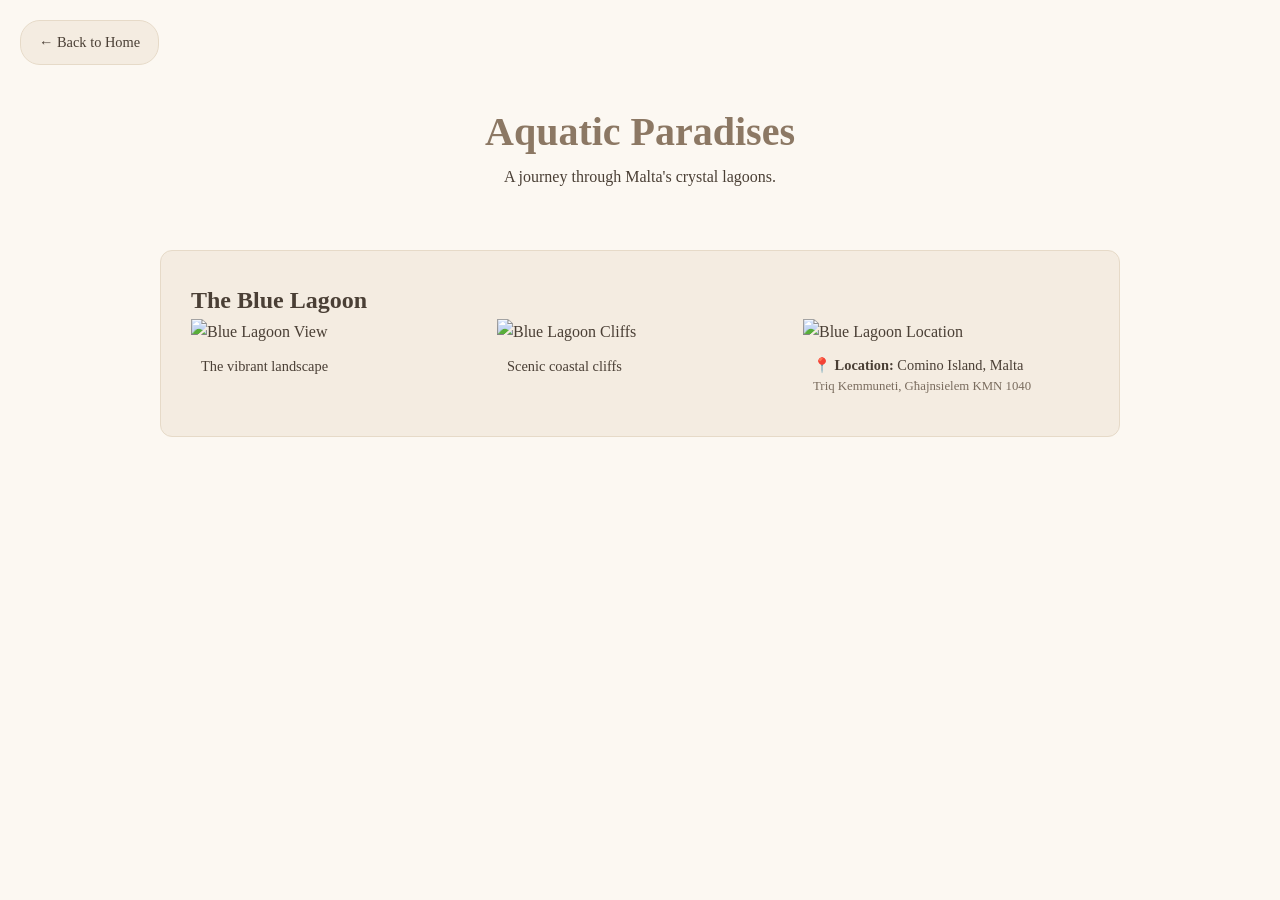
==== commit aeb21082: "bluelagoon.html" ====
--- a/bluelagoon.html
+++ b/bluelagoon.html
@@ -5,226 +5,57 @@
     <meta name="viewport" content="width=device-width, initial-scale=1.0">
     <title>Blue Lagoon & Blue Grotto - Malta</title>
     <style>
-        /* ==========================================
-           Configurações Gerais (Padrão Gastronomia)
-           ========================================== */
-        * {
-            margin: 0 !important;
-            padding: 0 !important;
-            box-sizing: border-box !important;
-            font-family: 'Segoe UI', Georgia, serif !important;
-        }
-
-        body {
-            background-color: #fcf8f2 !important; /* Creme suave */
-            color: #4a3f35 !important; /* Marrom escuro */
-            line-height: 1.6 !important;
-        }
-
-        /* Botão Voltar Fixo e Discreto */
-        .back-btn {
-            position: fixed !important;
-            top: 20px !important;
-            left: 20px !important;
-            background-color: #f4ece1 !important;
-            border: 1px solid #e6dac8 !important;
-            color: #4a3f35 !important;
-            text-decoration: none !important;
-            padding: 10px 18px !important;
-            border-radius: 20px !important;
-            font-size: 0.9rem !important;
-            box-shadow: 0 2px 8px rgba(0,0,0,0.05) !important;
-            z-index: 9999 !important;
-            transition: all 0.2s ease !important;
-        }
-
-        .back-btn:hover {
-            background-color: #ebe0cf !important;
-            transform: translateX(-3px) !important;
-        }
-
-        /* Cabeçalho */
-        .header-section {
-            text-align: center !important;
-            padding: 100px 20px 40px 20px !important;
-            max-width: 800px !important;
-            margin: 0 auto !important;
-        }
-
-        .header-section h1 {
-            font-size: 2.5rem !important;
-            color: #8c7864 !important;
-            font-weight: 400 !important;
-            letter-spacing: 1px !important;
-            margin-bottom: 15px !important;
-        }
-
-        .header-section p {
-            font-size: 1.05rem !important;
-            color: #706356 !important;
-            font-style: italic !important;
-        }
-
-        /* Container Principal */
-        .main-container {
-            max-width: 1000px !important;
-            margin: 0 auto !important;
-            padding: 20px !important;
-        }
-
-        /* Blocos de Conteúdo Estilo Gastronomia */
-        .showcase-block {
-            background-color: #f4ece1 !important; /* Bege calcário */
-            border: 1px solid #e6dac8 !important;
-            border-radius: 12px !important;
-            padding: 30px !important;
-            margin-bottom: 40px !important;
-            box-shadow: 0 4px 15px rgba(140, 120, 100, 0.05) !important;
-        }
-
-        .showcase-block h2 {
-            font-size: 1.6rem !important;
-            color: #735e49 !important;
-            margin-bottom: 10px !important;
-            border-bottom: 2px solid #e6dac8 !important;
-            padding-bottom: 8px !important;
-        }
-
-        .location-badge {
-            display: inline-block !important;
-            background-color: #dfcfbe !important;
-            color: #5c4f43 !important;
-            padding: 4px 12px !important;
-            border-radius: 4px !important;
-            font-size: 0.85rem !important;
-            font-weight: bold !important;
-            margin-bottom: 20px !important;
-        }
-
-        .block-text {
-            font-size: 1rem !important;
-            color: #4a3f35 !important;
-            margin-bottom: 25px !important;
-            text-align: left !important;
-        }
-
-        /* ==========================================
-           CONSERTO DO VÍDEO (NÃO FICA MAIS GIGANTE)
-           ========================================== */
-        .video-block-wrapper {
-            display: flex !important;
-            justify-content: center !important;
-            align-items: center !important;
-            width: 100% !important;
-            margin-bottom: 30px !important;
-        }
-
-        .video-card {
-            background: #fcf8f2 !important;
-            border: 1px solid #e6dac8 !important;
-            border-radius: 8px !important;
-            overflow: hidden !important;
-            max-width: 400px !important; /* Tamanho controlado e perfeito na tela */
-            width: 100% !important;
-            box-shadow: 0 2px 6px rgba(0,0,0,0.02) !important;
-        }
-
-        .video-card video {
-            width: 100% !important;
-            height: 250px !important; /* Altura controlada equivalente às fotos */
-            object-fit: cover !important; /* Corta proporcionalmente como no celular */
-            display: block !important;
-        }
-
-        /* ==========================================
-           CÓPIA EXATA DA GALERIA DE GASTRONOMIA
-           ========================================== */
-        .image-grid {
-            display: grid !important;
-            grid-template-columns: repeat(auto-fit, minmax(280px, 1fr)) !important;
-            gap: 20px !important;
-        }
-
-        .image-card {
-            background: #fcf8f2 !important;
-            border: 1px solid #e6dac8 !important;
-            border-radius: 8px !important;
-            overflow: hidden !important;
-            box-shadow: 0 2px 6px rgba(0,0,0,0.02) !important;
-            display: flex !important;
-            flex-direction: column !important;
-        }
-
-        .image-card img {
-            width: 100% !important;
-            height: 220px !important; /* Altura exata da página de gastronomia */
-            object-fit: cover !important; /* Preenche o card sem distorcer e sem amassar */
-            border-radius: 0px !important; /* Remove as bolinhas definitivamente */
-            display: block !important;
-            transition: transform 0.3s ease !important;
-        }
-
-        .image-card:hover img {
-            transform: scale(1.03) !important;
-        }
-
-        .image-caption {
-            padding: 12px 15px !important;
-            font-size: 0.9rem !important;
-            color: #706356 !important;
-            text-align: center !important;
-            background-color: #f4ece1 !important;
-            border-top: 1px solid #e6dac8 !important;
-            width: 100% !important;
-        }
+        * { margin: 0 !important; padding: 0 !important; box-sizing: border-box !important; font-family: 'Segoe UI', Georgia, serif !important; }
+        body { background-color: #fcf8f2 !important; color: #4a3f35 !important; line-height: 1.6 !important; }
+        .back-btn { position: fixed !important; top: 20px !important; left: 20px !important; background-color: #f4ece1 !important; border: 1px solid #e6dac8 !important; color: #4a3f35 !important; text-decoration: none !important; padding: 10px 18px !important; border-radius: 20px !important; font-size: 0.9rem !important; z-index: 9999 !important; }
+        .header-section { text-align: center !important; padding: 100px 20px 40px 20px !important; max-width: 800px !important; margin: 0 auto !important; }
+        .header-section h1 { font-size: 2.5rem !important; color: #8c7864 !important; }
+        .main-container { max-width: 1000px !important; margin: 0 auto !important; padding: 20px !important; }
+        .showcase-block { background-color: #f4ece1 !important; border: 1px solid #e6dac8 !important; border-radius: 12px !important; padding: 30px !important; margin-bottom: 40px !important; }
+        
+        /* AJUSTADO: A grade agora se adapta dinamicamente para 3 itens se a tela for grande */
+        .image-grid { display: grid !important; grid-template-columns: repeat(auto-fit, minmax(250px, 1fr)) !important; gap: 20px !important; }
+        .image-card img { width: 100% !important; height: 220px !important; object-fit: cover !important; }
+        .image-caption { padding: 10px !important; font-size: 0.9rem !important; background-color: #f4ece1 !important; }
+        
+        /* NOVO: Classe específica para recortar o céu da nova foto */
+        .crop-sky { object-position: center bottom !important; }
     </style>
 </head>
 <body>
-
-    <!-- Link de retorno para a Home principal -->
     <a href="index.html" class="back-btn">← Back to Home</a>
-
     <header class="header-section">
         <h1>Aquatic Paradises</h1>
-        <p>A journey through Malta's crystal lagoons and hidden sea wonders.</p>
+        <p>A journey through Malta's crystal lagoons.</p>
     </header>
-
     <main class="main-container">
-
-        <!-- Seção 1: Blue Lagoon -->
         <section class="showcase-block">
             <h2>The Blue Lagoon</h2>
-            <div class="location-badge">📍 Comino Island, Malta</div>
             
-            <p class="block-text">
-                The Blue Lagoon is a paradise pool featuring a white sandy seafloor and exceptionally clear, glowing cyan waters. Nestled between the peaceful island of Comino and the islet of Cominotto, it offers some of the most spectacular tropical views in the heart of the Mediterranean Sea.
-            </p>
-
-            <!-- Vídeo do Celular Totalmente Controlado -->
-            <div class="video-block-wrapper">
-                <div class="video-card">
-                    <video autoplay loop muted playsinline>
-                        <source src="kemmuna.mp4" type="video/mp4">
-                        Your browser does not support the video tag.
-                    </video>
-                    <div class="image-caption">Live look at the crystal currents of Comino</div>
+            <div class="image-grid">
+                <!-- Card 1 -->
+                <div class="image-card">
+                    <img src="bluelagoon2.png" alt="Blue Lagoon View">
+                    <div class="image-caption">The vibrant landscape</div>
+                </div>
+                
+                <!-- Card 2 -->
+                <div class="image-card">
+                    <img src="lagoon5.png.jpg" alt="Blue Lagoon Cliffs">
+                    <div class="image-caption">Scenic coastal cliffs</div>
+                </div>
+                
+                <!-- Card 3 (NOVO): Mesma estrutura, sem vídeo, com recorte do céu e endereço -->
+                <div class="image-card">
+                    <img src="bluelagoon4.jpg" class="crop-sky" alt="Blue Lagoon Location">
+                    <div class="image-caption" style="line-height: 1.4 !important;">
+                        <strong>📍 Location:</strong> Comino Island, Malta<br>
+                        <span style="font-size: 0.8rem !important; color: #7a6c5e !important;">Triq Kemmuneti, Għajnsielem KMN 1040</span>
+                    </div>
                 </div>
             </div>
-
-            <!-- Galeria de Imagens idêntica ao Formato de Gastronomia (RETANGULAR PERFEITO) -->
-            <div class="image-grid">
-                <div class="image-card">
-                    <img src="bluelagoon2.png" alt="Blue Lagoon View">
-                    <div class="image-caption">The vibrant landscape facing the turquoise sea</div>
-                </div>
-                <div class="image-card">
-                    <img src="bluelagoon4.jpg" alt="Blue Lagoon Cliffs">
-                    <div class="item-caption image-caption">Scenic coastal cliffs bordering the paradise lagoon</div>
-                </div>
-            </div>
+            
         </section>
-
     </main>
-
 </body>
 </html>
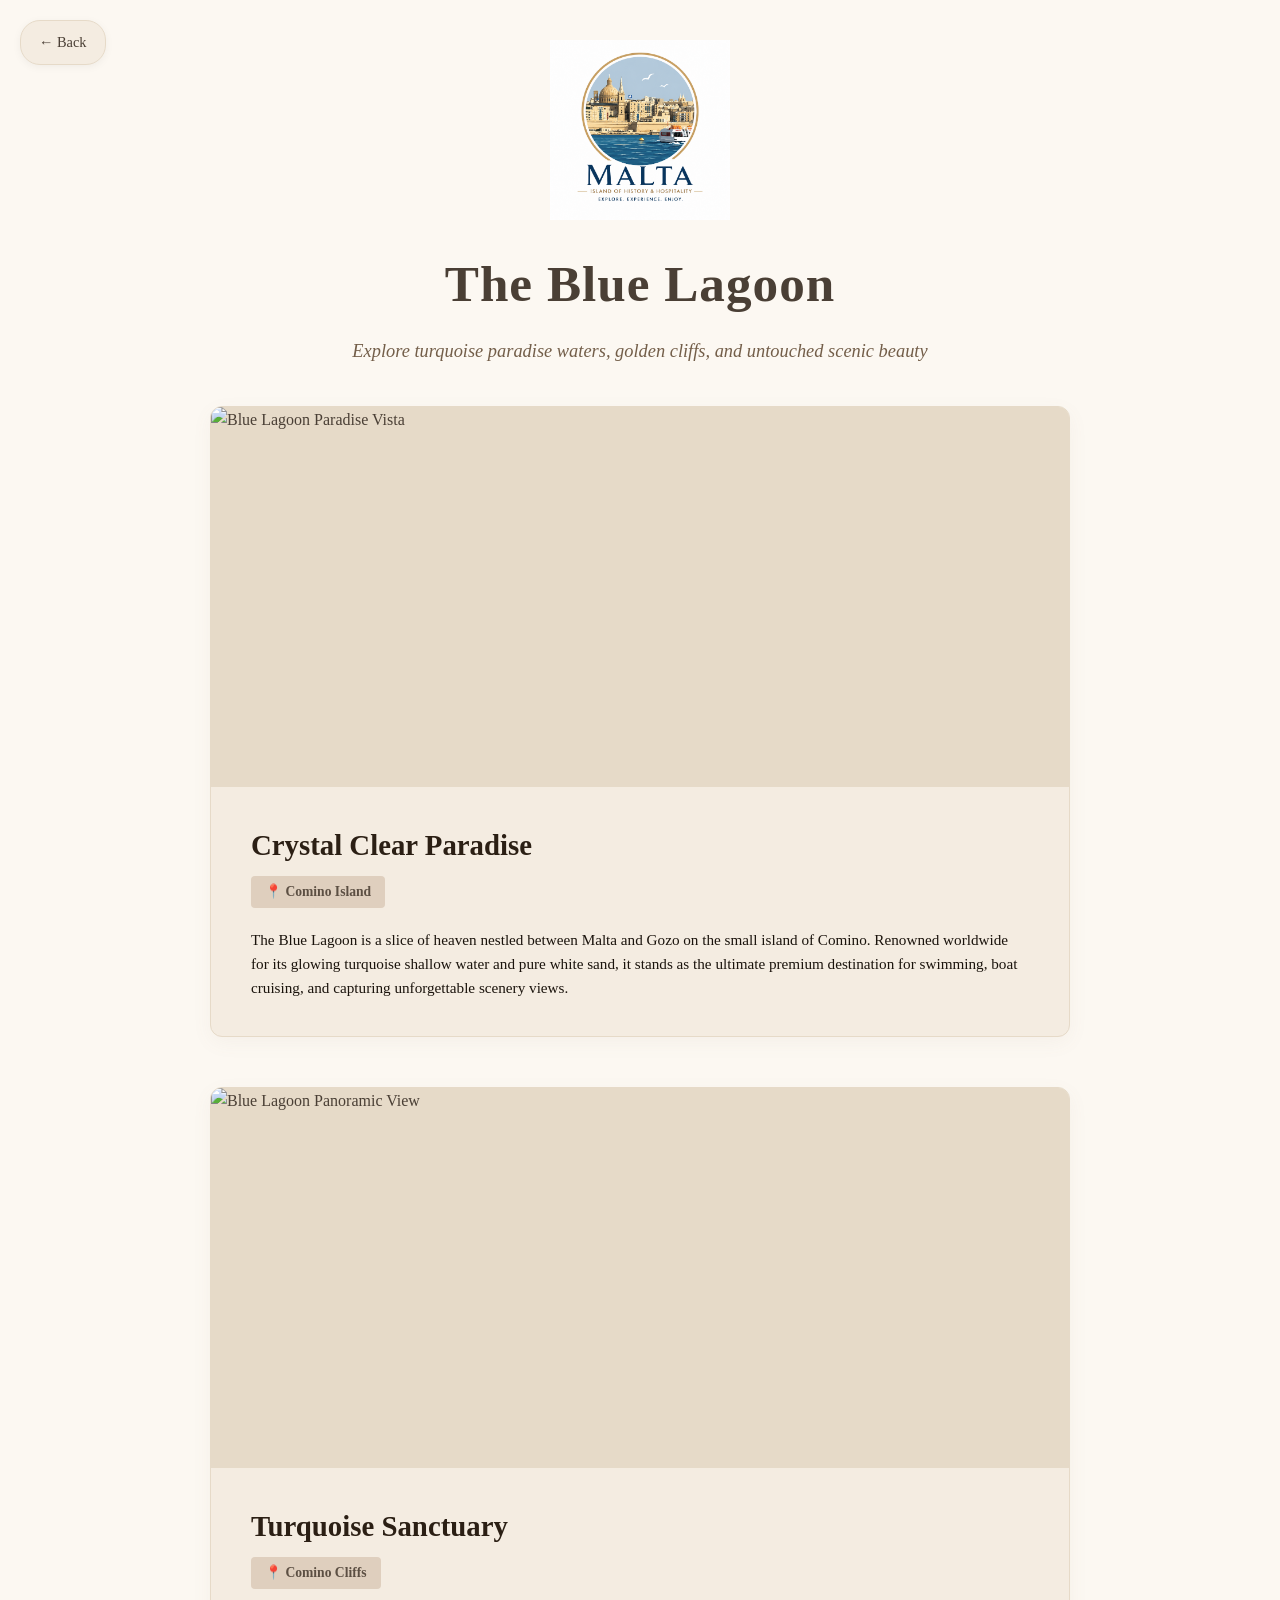
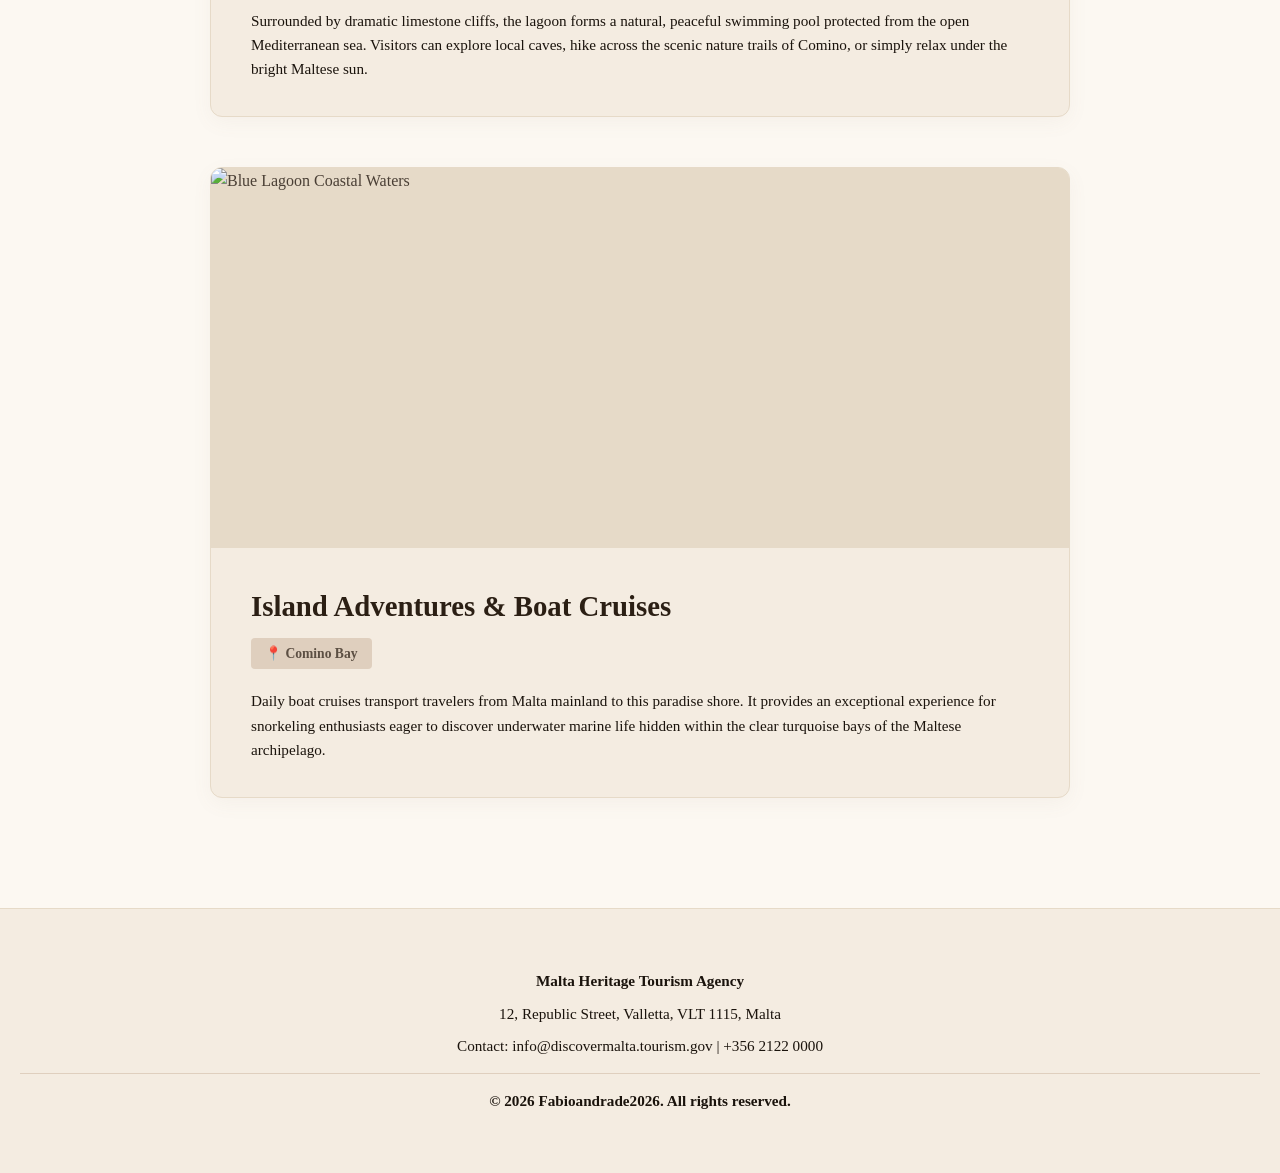
==== commit 115bd3bf: "bluelagoon.html" ====
--- a/bluelagoon.html
+++ b/bluelagoon.html
@@ -3,59 +3,225 @@
 <head>
     <meta charset="UTF-8">
     <meta name="viewport" content="width=device-width, initial-scale=1.0">
-    <title>Blue Lagoon & Blue Grotto - Malta</title>
+    <title>Blue Lagoon - Paradise Island</title>
     <style>
-        * { margin: 0 !important; padding: 0 !important; box-sizing: border-box !important; font-family: 'Segoe UI', Georgia, serif !important; }
-        body { background-color: #fcf8f2 !important; color: #4a3f35 !important; line-height: 1.6 !important; }
-        .back-btn { position: fixed !important; top: 20px !important; left: 20px !important; background-color: #f4ece1 !important; border: 1px solid #e6dac8 !important; color: #4a3f35 !important; text-decoration: none !important; padding: 10px 18px !important; border-radius: 20px !important; font-size: 0.9rem !important; z-index: 9999 !important; }
-        .header-section { text-align: center !important; padding: 100px 20px 40px 20px !important; max-width: 800px !important; margin: 0 auto !important; }
-        .header-section h1 { font-size: 2.5rem !important; color: #8c7864 !important; }
-        .main-container { max-width: 1000px !important; margin: 0 auto !important; padding: 20px !important; }
-        .showcase-block { background-color: #f4ece1 !important; border: 1px solid #e6dac8 !important; border-radius: 12px !important; padding: 30px !important; margin-bottom: 40px !important; }
-        
-        /* AJUSTADO: A grade agora se adapta dinamicamente para 3 itens se a tela for grande */
-        .image-grid { display: grid !important; grid-template-columns: repeat(auto-fit, minmax(250px, 1fr)) !important; gap: 20px !important; }
-        .image-card img { width: 100% !important; height: 220px !important; object-fit: cover !important; }
-        .image-caption { padding: 10px !important; font-size: 0.9rem !important; background-color: #f4ece1 !important; }
-        
-        /* NOVO: Classe específica para recortar o céu da nova foto */
-        .crop-sky { object-position: center bottom !important; }
+        /* === 1. RESET GLOBAL E TIPOGRAFIA === */
+        * { 
+            margin: 0; 
+            padding: 0; 
+            box-sizing: border-box; 
+        }
+        
+        body { 
+            background-color: #fcf8f2; 
+            color: #4a3f35; 
+            font-family: 'Segoe UI', Georgia, serif; 
+            line-height: 1.6;
+            display: flex;
+            flex-direction: column;
+            min-height: 100vh;
+        }
+        
+        /* Botão Voltar Fixo */
+        .back-btn { 
+            position: fixed; 
+            top: 20px; 
+            left: 20px; 
+            background-color: #f4ece1; 
+            border: 1px solid #e6dac8; 
+            color: #4a3f35; 
+            text-decoration: none; 
+            padding: 10px 18px; 
+            border-radius: 20px; 
+            font-size: 0.9rem; 
+            box-shadow: 0 2px 8px rgba(0,0,0,0.05); 
+            z-index: 9999;
+            transition: all 0.2s ease;
+        }
+        
+        .back-btn:hover { 
+            background-color: #ebe0cf; 
+            transform: translateX(-3px); 
+        }
+        
+        /* === 2. CABEÇALHO === */
+        .main-header { 
+            text-align: center; 
+            padding: 40px 20px 20px 20px; 
+            max-width: 800px; 
+            margin: 0 auto; 
+        }
+        
+        .main-header h1 { 
+            font-size: 3.2rem; 
+            color: #4a3f35 !important; 
+            font-weight: 700 !important; 
+            letter-spacing: 1px; 
+            margin-bottom: 12px; 
+        }
+        
+        .main-header .subtitle { 
+            font-size: 1.15rem; 
+            color: #735e49 !important; 
+            font-style: italic; 
+            font-weight: 500; 
+        }
+        
+        .logo-container { 
+            margin-bottom: 15px; 
+            text-align: center; 
+        }
+        
+        .main-logo { 
+            max-width: 180px; 
+            width: 85%; 
+            height: auto; 
+            object-fit: contain; 
+        }
+        
+        /* === 3. CONTAINER E CARDS === */
+        .container { 
+            max-width: 900px; 
+            margin: 0 auto; 
+            padding: 20px; 
+            flex-grow: 1; 
+        }
+        
+        .info-card {
+            background-color: #f4ece1; 
+            border: 1px solid #e6dac8; 
+            border-radius: 12px;
+            overflow: hidden; 
+            margin-bottom: 50px; 
+            box-shadow: 0 6px 20px rgba(140, 120, 100, 0.06);
+            display: flex; 
+            flex-direction: column; 
+            width: 100%;
+        }
+        
+        .solo-image-wrapper { 
+            width: 100%; 
+            height: 380px; 
+            overflow: hidden; 
+            background-color: #e6dac8; 
+        }
+        
+        .solo-image-wrapper img { 
+            width: 100%; 
+            height: 100%; 
+            object-fit: cover; 
+            display: block; 
+            transition: transform 0.5s ease; 
+        }
+        
+        .info-card:hover .solo-image-wrapper img { 
+            transform: scale(1.03); 
+        }
+        
+        .card-padding { 
+            padding: 35px 40px; 
+        }
+        
+        .info-card h2 { 
+            font-size: 1.8rem; 
+            color: #2b1f14 !important; 
+            margin-bottom: 8px; 
+            text-align: left; 
+            font-weight: 700; 
+        }
+        
+        .location-tag { 
+            display: inline-block; 
+            margin: 0 0 20px 0; 
+            background-color: #dfcfbe; 
+            color: #5c4f43; 
+            padding: 5px 14px; 
+            border-radius: 4px; 
+            font-size: 0.85rem; 
+            font-weight: bold; 
+        }
+        
+        .info-card p { 
+            font-size: 0.95rem; 
+            color: #1a130c !important; 
+            line-height: 1.6; 
+            word-wrap: break-word; 
+            text-align: left; 
+        }
     </style>
 </head>
 <body>
-    <a href="index.html" class="back-btn">← Back to Home</a>
-    <header class="header-section">
-        <h1>Aquatic Paradises</h1>
-        <p>A journey through Malta's crystal lagoons.</p>
+
+    <a href="index.html" class="back-btn">← Back</a>
+
+    <header class="main-header">
+        <div class="logo-container">
+            <img src="logomalta.png" alt="Malta Logo" class="main-logo">
+        </div>
+        <h1>The Blue Lagoon</h1>
+        <p class="subtitle">Explore turquoise paradise waters, golden cliffs, and untouched scenic beauty</p>
     </header>
-    <main class="main-container">
-        <section class="showcase-block">
-            <h2>The Blue Lagoon</h2>
-            
-            <div class="image-grid">
-                <!-- Card 1 -->
-                <div class="image-card">
-                    <img src="bluelagoon2.png" alt="Blue Lagoon View">
-                    <div class="image-caption">The vibrant landscape</div>
-                </div>
-                
-                <!-- Card 2 -->
-                <div class="image-card">
-                    <img src="lagoon5.png.jpg" alt="Blue Lagoon Cliffs">
-                    <div class="image-caption">Scenic coastal cliffs</div>
-                </div>
-                
-                <!-- Card 3 (NOVO): Mesma estrutura, sem vídeo, com recorte do céu e endereço -->
-                <div class="image-card">
-                    <img src="bluelagoon4.jpg" class="crop-sky" alt="Blue Lagoon Location">
-                    <div class="image-caption" style="line-height: 1.4 !important;">
-                        <strong>📍 Location:</strong> Comino Island, Malta<br>
-                        <span style="font-size: 0.8rem !important; color: #7a6c5e !important;">Triq Kemmuneti, Għajnsielem KMN 1040</span>
-                    </div>
-                </div>
-            </div>
-            
+
+    <main class="container">
+        
+        <!-- Card 1: bluelagoon.jpeg -->
+        <section class="info-card">
+            <div class="solo-image-wrapper">
+                <img src="bluelagoon.jpeg" alt="Blue Lagoon Paradise Vista">
+            </div>
+            <div class="card-padding">
+                <h2>Crystal Clear Paradise</h2>
+                <span class="location-tag">📍 Comino Island</span>
+                <p>The Blue Lagoon is a slice of heaven nestled between Malta and Gozo on the small island of Comino. Renowned worldwide for its glowing turquoise shallow water and pure white sand, it stands as the ultimate premium destination for swimming, boat cruising, and capturing unforgettable scenery views.</p>
+            </div>
         </section>
+
+        <!-- Card 2: bluelagoon2.png -->
+        <section class="info-card">
+            <div class="solo-image-wrapper">
+                <img src="bluelagoon2.png" alt="Blue Lagoon Panoramic View">
+            </div>
+            <div class="card-padding">
+                <h2>Turquoise Sanctuary</h2>
+                <span class="location-tag">📍 Comino Cliffs</span>
+                <p>Surrounded by dramatic limestone cliffs, the lagoon forms a natural, peaceful swimming pool protected from the open Mediterranean sea. Visitors can explore local caves, hike across the scenic nature trails of Comino, or simply relax under the bright Maltese sun.</p>
+            </div>
+        </section>
+
+        <!-- Card 3: bluelagoon4.jpge -->
+        <section class="info-card">
+            <div class="solo-image-wrapper">
+                <img src="bluelagoon4.jpge" alt="Blue Lagoon Coastal Waters">
+            </div>
+            <div class="card-padding">
+                <h2>Island Adventures & Boat Cruises</h2>
+                <span class="location-tag">📍 Comino Bay</span>
+                <p>Daily boat cruises transport travelers from Malta mainland to this paradise shore. It provides an exceptional experience for snorkeling enthusiasts eager to discover underwater marine life hidden within the clear turquoise bays of the Maltese archipelago.</p>
+            </div>
+        </section>
+
     </main>
+
+    <!-- Footer Blindado -->
+    <footer class="main-footer" style="background-color: #f4ece1; border-top: 1px solid #e6dac8; padding: 60px 20px; text-align: center; margin-top: 40px; width: 100%;">
+        <div class="footer-info" style="margin-bottom: 15px; line-height: 1.6;">
+            <p style="color: #1a130c !important; font-size: 0.95rem !important; opacity: 1 !important; margin-bottom: 8px; text-align: center;">
+                <strong style="color: #1a130c !important; font-weight: 700;">Malta Heritage Tourism Agency</strong>
+            </p>
+            <p style="color: #1a130c !important; font-size: 0.95rem !important; opacity: 1 !important; margin-bottom: 8px; text-align: center;">
+                12, Republic Street, Valletta, VLT 1115, Malta
+            </p>
+            <p style="color: #1a130c !important; font-size: 0.95rem !important; opacity: 1 !important; margin-bottom: 8px; text-align: center;">
+                Contact: info@discovermalta.tourism.gov | +356 2122 0000
+            </p>
+        </div>
+        <div class="footer-copyright" style="border-top: 1px solid #dfcfbe; padding-top: 15px; margin-top: 15px;">
+            <p style="color: #1a130c !important; font-size: 0.95rem !important; opacity: 1 !important; font-weight: 600; text-align: center;">
+                &copy; 2026 Fabioandrade2026. All rights reserved.
+            </p>
+        </div>
+    </footer>
+
 </body>
 </html>
+
